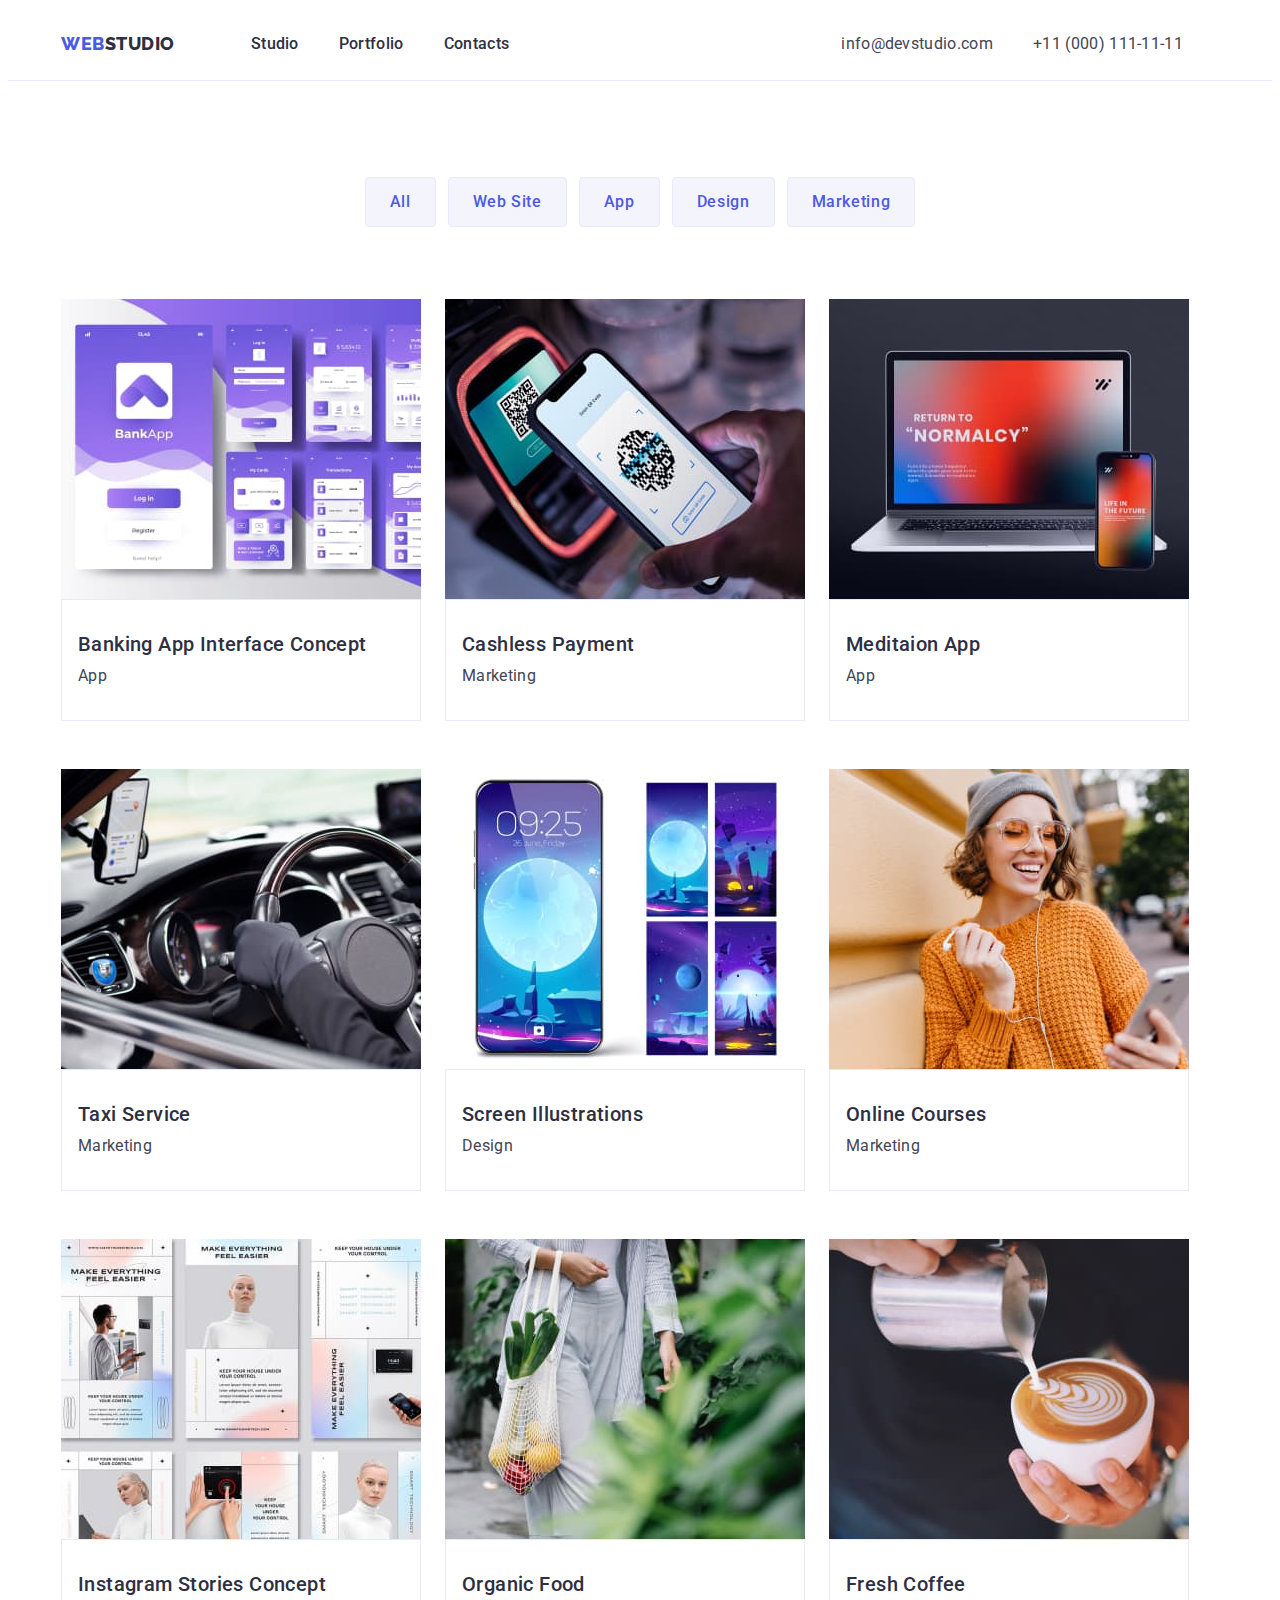
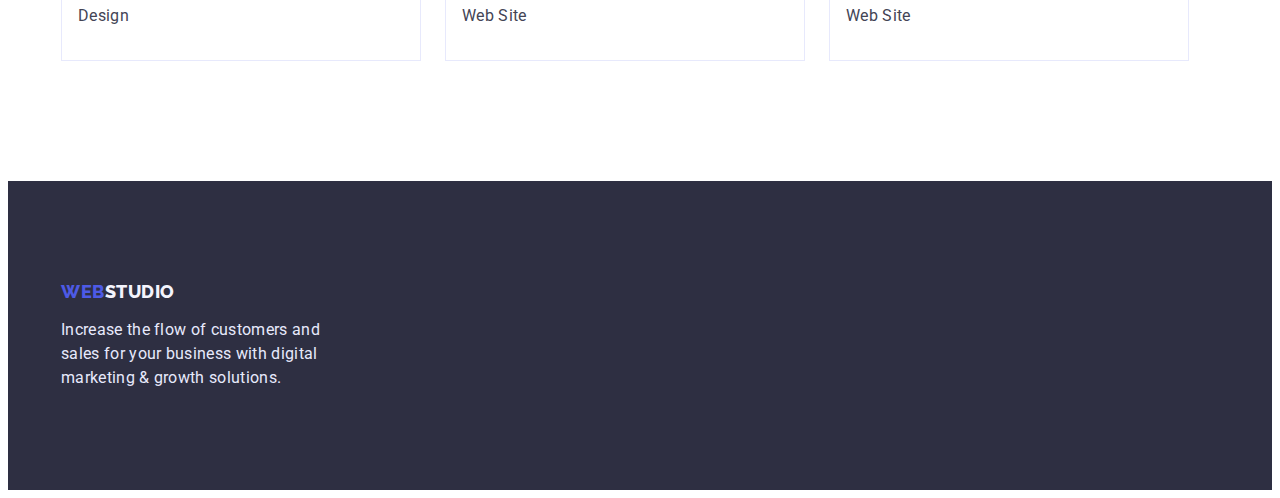
==== portfolio.html @ 3ba8266e "Add clone" ====
<!DOCTYPE html>
<html lang="en">
  <head>
    <meta charset="UTF-8" />
    <meta http-equiv="X-UA-Compatible" content="IE=edge" />
    <meta name="viewport" content="width=device-width, initial-scale=1.0" />
    <title>Portfolio</title>
    <link
      rel="stylesheet"
      href="https://cdnjs.cloudflare.com/ajax/libs/modern-normalize/1.1.0/modern-normalize.min.css"
      integrity="sha512-wpPYUAdjBVSE4KJnH1VR1HeZfpl1ub8YT/NKx4PuQ5NmX2tKuGu6U/JRp5y+Y8XG2tV+wKQpNHVUX03MfMFn9Q=="
      crossorigin="anonymous"
      referrerpolicy="no-referrer"
    />
    <link rel="preconnect" href="https://fonts.googleapis.com" />
    <link rel="preconnect" href="https://fonts.gstatic.com" crossorigin />
    <link
      href="https://fonts.googleapis.com/css2?family=Raleway:wght@800&family=Roboto:wght@400;500;700;900&display=swap"
      rel="stylesheet"
    />
    <link rel="stylesheet" href="./css/styles.css" />
  </head>
  <body>
    <!-- Header section-->
    <header class="header">
      <div class="container header-container">
        <nav class="header-nav">
          <a href="./index.html" class="header-logo link"
            ><span>Web</span>Studio</a
          >
          <ul class="header-list list">
            <li class="header-item">
              <a href="./index.html" class="header-link link">Studio</a>
            </li>
            <li class="header-item">
              <a href="./portfolio.html" class="header-link link">Portfolio</a>
            </li>
            <li class="header-item">
              <a href="" class="header-link link">Contacts</a>
            </li>
          </ul>
        </nav>

        <address class="address">
          <ul class="address-list list">
            <li class="address-email">
              <a href="mailto:info@devstudio.com" class="address-link link"
                >info@devstudio.com</a
              >
            </li>
            <li class="address-tel">
              <a href="tel:+110001111111" class="address-link link"
                >+11 (000) 111-11-11</a
              >
            </li>
          </ul>
        </address>
      </div>
    </header>
    <!-- Portfolio section-->
    <main class="second-page">
      <section class="portfolio">
        <div class="container">
          <h1 class="portfolio-title visually-hidden">Portfolio</h1>
          <ul class="portfolio-list-btn list">
            <li class="portfolio-item-btn">
              <button type="button" class="portfolio-btn">All</button>
            </li>
            <li class="portfolio-item-btn">
              <button type="button" class="portfolio-btn">Web Site</button>
            </li>
            <li class="portfolio-item-btn">
              <button type="button" class="portfolio-btn">App</button>
            </li>
            <li class="portfolio-item-btn">
              <button type="button" class="portfolio-btn">Design</button>
            </li>
            <li class="portfolio-item-btn">
              <button type="button" class="portfolio-btn">Marketing</button>
            </li>
          </ul>
          <!-- Work examples -->
          <ul class="portfolio-list-examples list">
            <li class="portfolio-item-examples">
              <img
                src="./images/portfolio/banking-app.jpg"
                alt="screenshots of banking app"
                width="360"
              />
              <div class="portfolio-text">
                <h2 class="portfolio-subtitle">
                  Banking App Interface Concept
                </h2>
                <p class="portfolio-desription">App</p>
              </div>
            </li>
            <li class="portfolio-item-examples">
              <img
                src="./images/portfolio/cashless-payment.jpg"
                alt="smartphone is scaning qr-code"
                width="360"
              />
              <div class="portfolio-text">
                <h2 class="portfolio-subtitle">Cashless Payment</h2>
                <p class="portfolio-desription">Marketing</p>
              </div>
            </li>
            <li class="portfolio-item-examples">
              <img
                src="./images/portfolio/meditation-app.jpg"
                alt="laptop and phone with front mockup design"
                width="360"
              />
              <div class="portfolio-text">
                <h2 class="portfolio-subtitle">Meditaion App</h2>
                <p class="portfolio-desription">App</p>
              </div>
            </li>
            <li class="portfolio-item-examples">
              <img
                src="./images/portfolio/taxi-service.jpg"
                alt="taxi driver is waiting client"
                width="360"
              />
              <div class="portfolio-text">
                <h2 class="portfolio-subtitle">Taxi Service</h2>
                <p class="portfolio-desription">Marketing</p>
              </div>
            </li>
            <li class="portfolio-item-examples">
              <img
                src="./images/portfolio/screen-illustrations.jpg"
                alt="app on the phone display"
                width="360"
              />
              <div class="portfolio-text">
                <h2 class="portfolio-subtitle">Screen Illustrations</h2>
                <p class="portfolio-desription">Design</p>
              </div>
            </li>
            <li class="portfolio-item-examples">
              <img
                src="./images/portfolio/online-courses.jpg"
                alt="girl is laughing and holding phone in front of she"
                width="360"
              />
              <div class="portfolio-text">
                <h2 class="portfolio-subtitle">Online Courses</h2>
                <p class="portfolio-desription">Marketing</p>
              </div>
            </li>
            <li>
              <img
                src="./images/portfolio/inst-stories.jpg"
                alt="screenshot instagram stories in new design"
                width="360"
              />
              <div class="portfolio-text">
                <h2 class="portfolio-subtitle">Instagram Stories Concept</h2>
                <p class="portfolio-desription">Design</p>
              </div>
            </li>
            <li>
              <img
                src="./images/portfolio/organic-food.jpg"
                alt="woman is carrying bag with fruits"
                width="360"
              />
              <div class="portfolio-text">
                <h2 class="portfolio-subtitle">Organic Food</h2>
                <p class="portfolio-desription">Web Site</p>
              </div>
            </li>
            <li class="portfolio-item-examples">
              <img
                src="./images/portfolio/fresh-coffee.jpg"
                alt="milk is poured into coffee"
                width="360"
              />
              <div class="portfolio-text">
                <h2 class="portfolio-subtitle">Fresh Coffee</h2>
                <p class="portfolio-desription">Web Site</p>
              </div>
            </li>
          </ul>
        </div>
      </section>
    </main>
    <!-- Footer section-->
    <footer class="footer">
      <div class="container">
        <a href="./index.html" class="footer-logo link"
          ><span>Web</span>Studio</a
        >
        <p class="footer-description">
          Increase the flow of customers and sales for your business with
          digital marketing & growth solutions.
        </p>
      </div>
    </footer>
  </body>
</html>
---- css/styles.css ----
:root {
  --main-brand-color: #4d5ae5;
  --main-active-color: #404bbf;
  --main-title-color: #2e2f42;
  --description-color: #434455;
  --main-background-color: #e7e9fc;
  --secondary-backgrounds-color: #2e2f42;
  --third-backgrounds-color: #f4f4fd;
  --adress-color: #434455;
  --navigation-link-color: #2e2f42;
  --footer-logo-color: #f4f4fd;
  --accent-color: #e7e9fc;
}
h1,
h2,
h3,
h4,
h5,
p {
  margin: 0;
}
ul {
  margin: 0;
  padding: 0;
}

img {
  display: block;
  max-width: 100%;
  height: auto;
}
body {
  font-family: 'Roboto', sans-serif;
  color: var(--main-title-color);
}
.list {
  list-style: none;
}
.link {
  text-decoration: none;
  font-style: normal;
}
.visually-hidden {
  position: absolute;
  width: 1px;
  height: 1px;
  margin: -1px;
  border: 0;
  padding: 0;
  white-space: nowrap;
  clip-path: inset(100%);
  clip: rect(0 0 0 0);
  overflow: hidden;
}

.container {
  max-width: 1158px;
  padding: 0 15px;
  margin: 0 auto;
}
.header {
  border-bottom: 1px solid var(--main-background-color);
}
.header-container {
  display: flex;
  align-items: center;
}
.header-nav {
  display: flex;
  align-items: center;
}
.header-logo {
  font-family: 'Raleway', sans-serif;
  font-weight: 800;
  font-size: 18px;
  line-height: 1.33;
  letter-spacing: 0.03em;
  text-transform: uppercase;
  color: var(--main-title-color);
  padding: 24px 0;
  margin-right: 76px;
}
.header-logo span {
  font-family: 'Raleway', sans-serif;
  font-weight: 800;
  font-size: 18px;
  line-height: 1.33;
  letter-spacing: 0.03em;
  text-transform: uppercase;
  color: var(--main-brand-color);
}

.header-list {
  display: flex;
  gap: 40px;
}

.header-item {
}
.header-link {
  font-weight: 500;
  font-size: 16px;
  line-height: 1.5;
  letter-spacing: 0.02em;
  color: var(--navigation-link-color);
  padding: 24px 0;
}

.header-link:hover,
.header-link:focus {
  font-weight: 500;
  font-size: 16px;
  line-height: 1.5;
  letter-spacing: 0.02em;
  color: var(--main-active-color);
}
.address {
}

.address-list {
  display: flex;
}

.address-email {
  margin-left: 332px;
}

.address-tel {
  margin-left: 40px;
}

.address-link {
  font-size: 16px;
  line-height: 1.5;
  letter-spacing: 0.02em;
  color: var(--adress-color);
}
.address-link:hover,
.address-link:focus {
  font-size: 16px;
  line-height: 1.5;
  letter-spacing: 0.02em;
  color: var(--main-active-color);
}
/* Hero */

.hero {
  background: var(--secondary-backgrounds-color);
  text-align: center;
  padding: 188px 316px;
}

.hero-title {
  font-weight: 700;
  font-size: 56px;
  line-height: 1.07;
  letter-spacing: 0.02em;
  color: #ffffff;
  margin-bottom: 48px;
  width: 496px;
  margin-left: auto;
  margin-right: auto;
}

.hero-btn {
  font-weight: 500;
  font-size: 16px;
  line-height: 1.5;
  letter-spacing: 0.04em;
  color: #ffffff;
  background: var(--main-brand-color);
  box-shadow: 0px 4px 4px rgba(0, 0, 0, 0.15);
  border-radius: 4px;
  padding: 16px 32px;
}
.hero-btn:hover,
.hero-btn:focus {
  font-weight: 500;
  font-size: 16px;
  line-height: 1.5;
  letter-spacing: 0.04em;
  color: #ffffff;
  background: var(--main-active-color);
  cursor: pointer;
}
/* About */
.about {
  padding: 120px 0;
}

.about-title {
  font-weight: 500;
  font-size: 20px;
  line-height: 1.2;
  letter-spacing: 0.02em;
  margin-bottom: 8px;
}

.about-list {
  display: flex;
  gap: 24px;
}

.about-item {
}

.about-description {
  font-size: 16px;
  line-height: 1.5;
  letter-spacing: 0.02em;
  color: var(--description-color);
  width: 264px;
}
/* Service */
.service {
  padding-bottom: 120px;
}

.service-title {
  font-weight: 700;
  font-size: 36px;
  line-height: 1.11;
  letter-spacing: 0.02em;
  text-align: center;
  margin-bottom: 72px;
}

.sevrice-list {
  display: flex;
  gap: 24px;
}

.service-item {
}
/* Team */
.team {
  padding: 120px 0;
  background-color: var(--third-backgrounds-color);
}

.team-title {
  font-weight: 700;
  font-size: 36px;
  line-height: 1.11;
  letter-spacing: 0.02em;
  margin-bottom: 72px;
  text-align: center;
}

.team-list {
  display: flex;
  gap: 24px;
  box-shadow: 0px 1px 6px rgba(46, 47, 66, 0.08),
    0px 1px 1px rgba(46, 47, 66, 0.16), 0px 2px 1px rgba(46, 47, 66, 0.08);
  border-radius: 0px 0px 4px 4px;
}

.team-item {
}
.team-text {
  padding: 32px 0;
  text-align: center;
  background-color: #fff;
}
.team-subtitle {
  font-weight: 500;
  font-size: 20px;
  line-height: 1.2;
  letter-spacing: 0.02em;
  margin-bottom: 8px;
}

.team-description {
  font-size: 16px;
  line-height: 1.5;
  letter-spacing: 0.02em;
  color: var(--description-color);
}
/* Footer */
.footer {
  background: var(--secondary-backgrounds-color);
  padding: 100px 0;
}

.footer-logo {
  display: block;
  font-family: 'Raleway', sans-serif;
  font-weight: 800;
  font-size: 18px;
  line-height: 1.17;
  letter-spacing: 0.03em;
  text-transform: uppercase;
  color: var(--footer-logo-color);
  margin-bottom: 16px;
}

.footer-logo span {
  font-family: 'Raleway', sans-serif;
  font-weight: 800;
  font-size: 18px;
  line-height: 1.17;
  letter-spacing: 0.03em;
  text-transform: uppercase;
  color: var(--main-brand-color);
}
.footer-description {
  font-size: 16px;
  line-height: 1.5;
  letter-spacing: 0.02em;
  color: var(--accent-color);
  width: 264px;
}
/* Portfolio */
.portfolio {
  padding: 96px 0 120px 0;
}

.portfolio-title {
}

.portfolio-list-btn {
  display: flex;
  justify-content: center;
  margin-bottom: 72px;
}

.portfolio-item-btn:not(:last-child) {
  margin-right: 12px;
}

.portfolio-btn {
  background: var(--third-backgrounds-color);
  font-weight: 500;
  font-size: 16px;
  line-height: 1.5;
  letter-spacing: 0.04em;
  color: var(--main-brand-color);
  border: 1px solid var(--accent-color);
  border-radius: 4px;
  font-family: inherit;
  padding: 12px 24px;
}

.portfolio-btn:hover,
.portfolio-btn:focus {
  background: var(--main-active-color);
  font-weight: 500;
  font-size: 16px;
  line-height: 1.5;
  letter-spacing: 0.04em;
  color: #fff;
  font-family: inherit;
  cursor: pointer;
}

/* Work examles */
.portfolio-list-examples {
  display: flex;
  flex-wrap: wrap;
  row-gap: 48px;
  column-gap: 24px;
}

.portfolio-item-examples {
}
.portfolio-text {
  padding: 32px 0 32px 16px;
  border: 1px solid #e7e9fc;
}

.portfolio-subtitle {
  font-weight: 500;
  font-size: 20px;
  line-height: 1.2;
  letter-spacing: 0.02em;
  margin-bottom: 8px;
}

.portfolio-desription {
  font-size: 16px;
  line-height: 1.5;
  letter-spacing: 0.02em;
  color: var(--description-color);
}
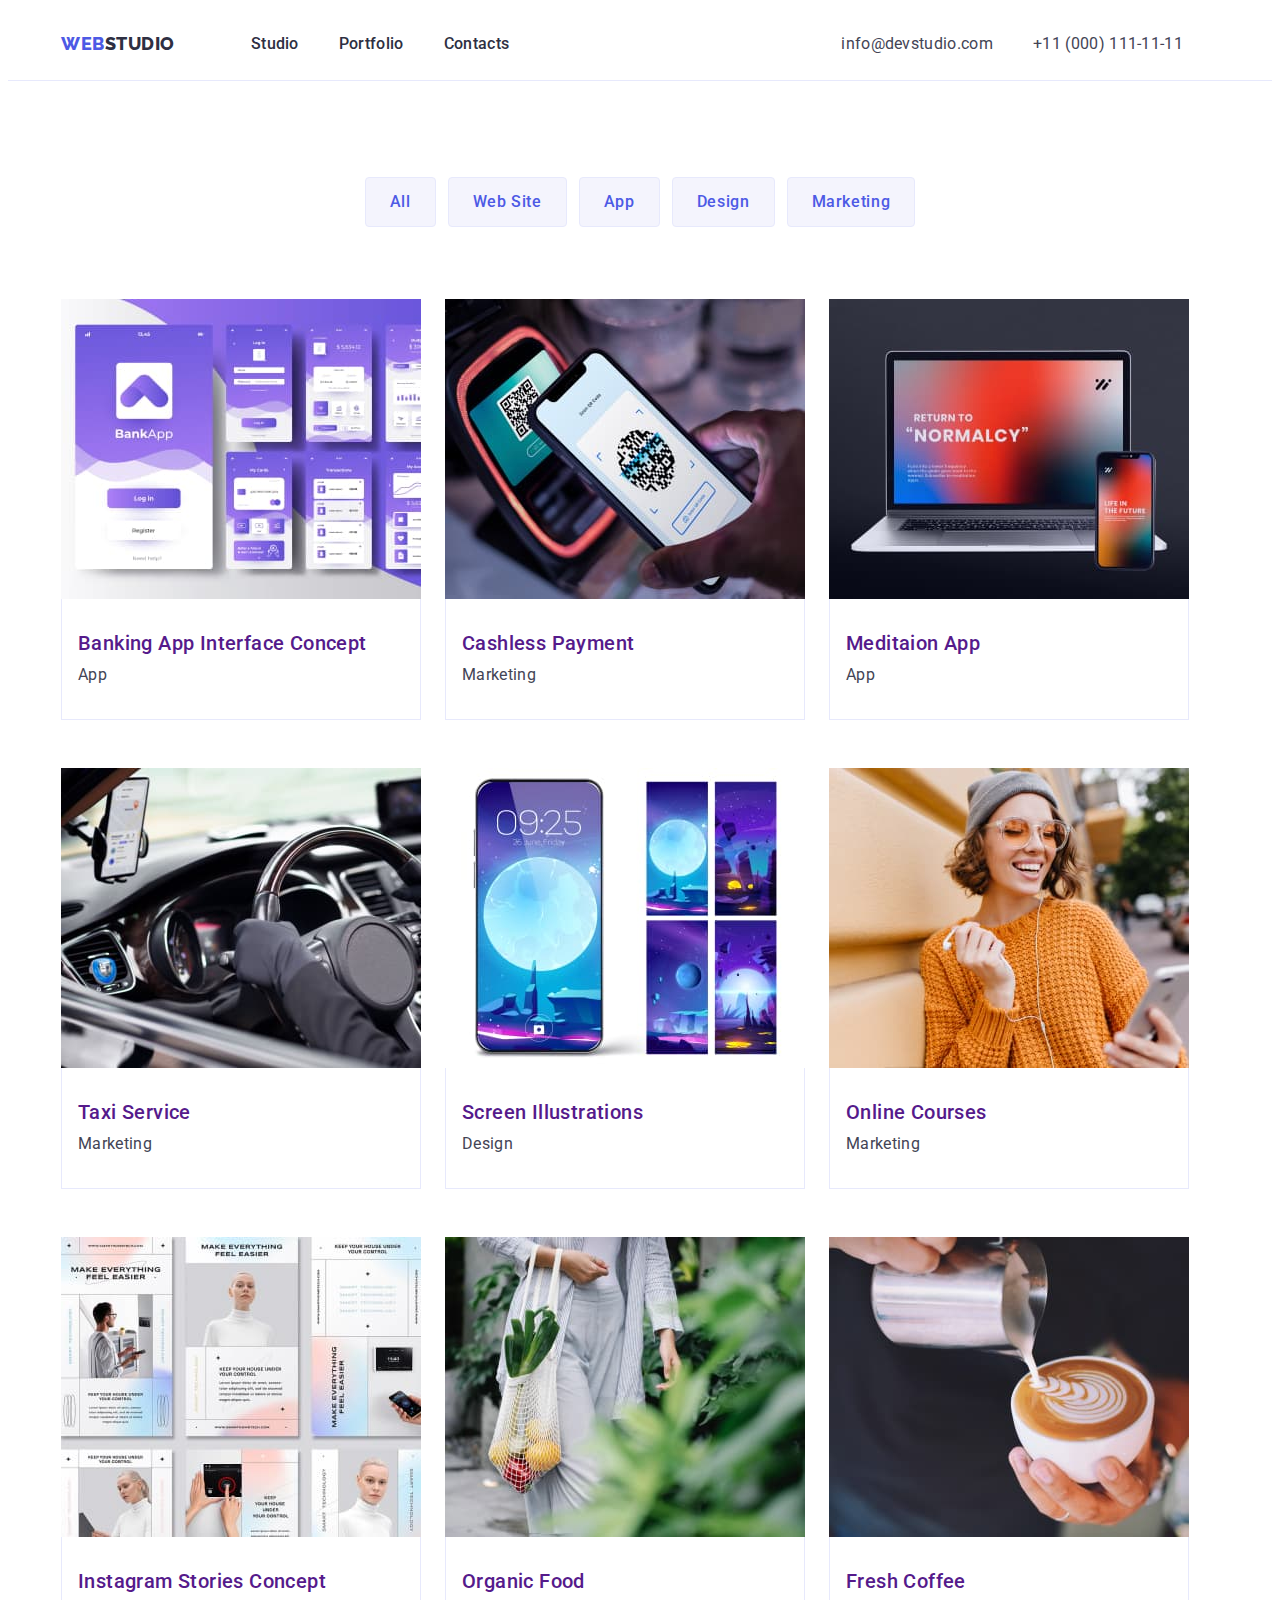
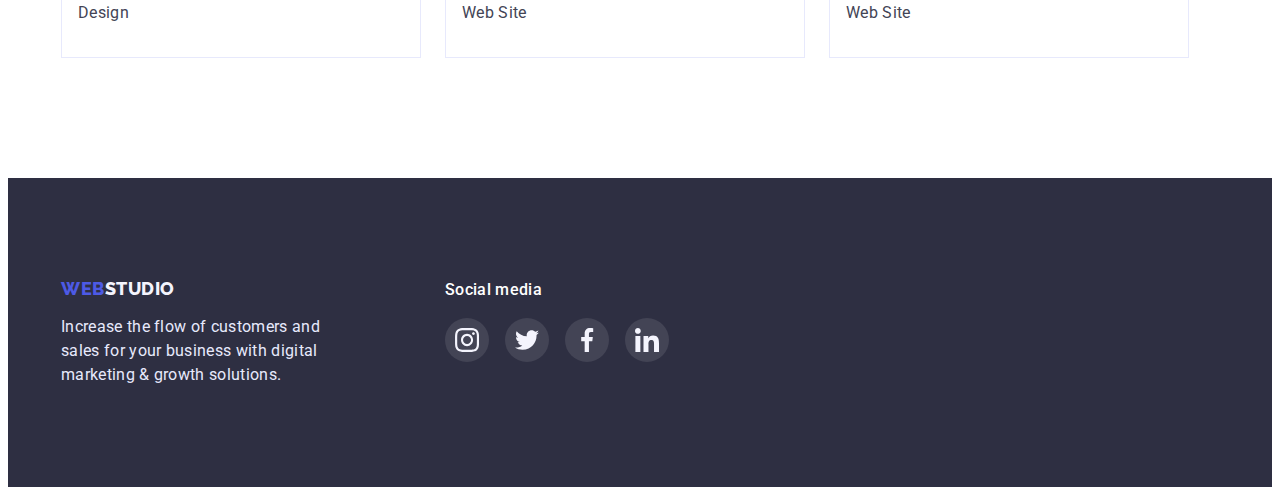
==== commit 1a87ff17: "Add Hw4" ====
--- a/portfolio.html
+++ b/portfolio.html
@@ -82,104 +82,142 @@
           <!-- Work examples -->
           <ul class="portfolio-list-examples list">
             <li class="portfolio-item-examples">
-              <img
-                src="./images/portfolio/banking-app.jpg"
-                alt="screenshots of banking app"
-                width="360"
-              />
-              <div class="portfolio-text">
-                <h2 class="portfolio-subtitle">
-                  Banking App Interface Concept
-                </h2>
-                <p class="portfolio-desription">App</p>
-              </div>
-            </li>
-            <li class="portfolio-item-examples">
-              <img
-                src="./images/portfolio/cashless-payment.jpg"
-                alt="smartphone is scaning qr-code"
-                width="360"
-              />
-              <div class="portfolio-text">
-                <h2 class="portfolio-subtitle">Cashless Payment</h2>
-                <p class="portfolio-desription">Marketing</p>
-              </div>
-            </li>
-            <li class="portfolio-item-examples">
-              <img
-                src="./images/portfolio/meditation-app.jpg"
-                alt="laptop and phone with front mockup design"
-                width="360"
-              />
-              <div class="portfolio-text">
-                <h2 class="portfolio-subtitle">Meditaion App</h2>
-                <p class="portfolio-desription">App</p>
-              </div>
-            </li>
-            <li class="portfolio-item-examples">
-              <img
-                src="./images/portfolio/taxi-service.jpg"
-                alt="taxi driver is waiting client"
-                width="360"
-              />
-              <div class="portfolio-text">
-                <h2 class="portfolio-subtitle">Taxi Service</h2>
-                <p class="portfolio-desription">Marketing</p>
-              </div>
-            </li>
-            <li class="portfolio-item-examples">
-              <img
-                src="./images/portfolio/screen-illustrations.jpg"
-                alt="app on the phone display"
-                width="360"
-              />
-              <div class="portfolio-text">
-                <h2 class="portfolio-subtitle">Screen Illustrations</h2>
-                <p class="portfolio-desription">Design</p>
-              </div>
-            </li>
-            <li class="portfolio-item-examples">
-              <img
-                src="./images/portfolio/online-courses.jpg"
-                alt="girl is laughing and holding phone in front of she"
-                width="360"
-              />
-              <div class="portfolio-text">
-                <h2 class="portfolio-subtitle">Online Courses</h2>
-                <p class="portfolio-desription">Marketing</p>
+              <div class="portfolio-item">
+                <a href="" class="portfolio-link link">
+                  <img
+                    src="./images/portfolio/banking-app.jpg"
+                    alt="screenshots of banking app"
+                    width="360"
+                  />
+                  <div class="portfolio-text">
+                    <h2 class="portfolio-subtitle">
+                      Banking App Interface Concept
+                    </h2>
+                    <p class="portfolio-desription">App</p>
+                  </div>
+                </a>
+              </div>
+            </li>
+            <li class="portfolio-item-examples">
+              <div class="portfolio-item">
+                <a href="" class="portfolio-link link">
+                  <img
+                    src="./images/portfolio/cashless-payment.jpg"
+                    alt="smartphone is scaning qr-code"
+                    width="360"
+                  />
+                  <div class="portfolio-text">
+                    <h2 class="portfolio-subtitle">Cashless Payment</h2>
+                    <p class="portfolio-desription">Marketing</p>
+                  </div>
+                </a>
+              </div>
+            </li>
+            <li class="portfolio-item-examples">
+              <div class="portfolio-item">
+                <a href="" class="portfolio-link link">
+                  <img
+                    src="./images/portfolio/meditation-app.jpg"
+                    alt="laptop and phone with front mockup design"
+                    width="360"
+                  />
+                  <div class="portfolio-text">
+                    <h2 class="portfolio-subtitle">Meditaion App</h2>
+                    <p class="portfolio-desription">App</p>
+                  </div>
+                </a>
+              </div>
+            </li>
+            <li class="portfolio-item-examples">
+              <div class="portfolio-item">
+                <a href="" class="portfolio-link link">
+                  <img
+                    src="./images/portfolio/taxi-service.jpg"
+                    alt="taxi driver is waiting client"
+                    width="360"
+                  />
+                  <div class="portfolio-text">
+                    <h2 class="portfolio-subtitle">Taxi Service</h2>
+                    <p class="portfolio-desription">Marketing</p>
+                  </div>
+                </a>
+              </div>
+            </li>
+            <li class="portfolio-item-examples">
+              <div class="portfolio-item">
+                <a href="" class="portfolio-link link">
+                  <img
+                    src="./images/portfolio/screen-illustrations.jpg"
+                    alt="app on the phone display"
+                    width="360"
+                  />
+                  <div class="portfolio-text">
+                    <h2 class="portfolio-subtitle">Screen Illustrations</h2>
+                    <p class="portfolio-desription">Design</p>
+                  </div>
+                </a>
+              </div>
+            </li>
+            <li class="portfolio-item-examples">
+              <div class="portfolio-item">
+                <a href="" class="portfolio-link link">
+                  <img
+                    src="./images/portfolio/online-courses.jpg"
+                    alt="girl is laughing and holding phone in front of she"
+                    width="360"
+                  />
+                  <div class="portfolio-text">
+                    <h2 class="portfolio-subtitle">Online Courses</h2>
+                    <p class="portfolio-desription">Marketing</p>
+                  </div>
+                </a>
               </div>
             </li>
             <li>
-              <img
-                src="./images/portfolio/inst-stories.jpg"
-                alt="screenshot instagram stories in new design"
-                width="360"
-              />
-              <div class="portfolio-text">
-                <h2 class="portfolio-subtitle">Instagram Stories Concept</h2>
-                <p class="portfolio-desription">Design</p>
+              <div class="portfolio-item">
+                <a href="" class="portfolio-link link">
+                  <img
+                    src="./images/portfolio/inst-stories.jpg"
+                    alt="screenshot instagram stories in new design"
+                    width="360"
+                  />
+                  <div class="portfolio-text">
+                    <h2 class="portfolio-subtitle">
+                      Instagram Stories Concept
+                    </h2>
+                    <p class="portfolio-desription">Design</p>
+                  </div>
+                </a>
               </div>
             </li>
             <li>
-              <img
-                src="./images/portfolio/organic-food.jpg"
-                alt="woman is carrying bag with fruits"
-                width="360"
-              />
-              <div class="portfolio-text">
-                <h2 class="portfolio-subtitle">Organic Food</h2>
-                <p class="portfolio-desription">Web Site</p>
-              </div>
-            </li>
-            <li class="portfolio-item-examples">
-              <img
-                src="./images/portfolio/fresh-coffee.jpg"
-                alt="milk is poured into coffee"
-                width="360"
-              />
-              <div class="portfolio-text">
-                <h2 class="portfolio-subtitle">Fresh Coffee</h2>
-                <p class="portfolio-desription">Web Site</p>
+              <div class="portfolio-item">
+                <a href="" class="portfolio-link link">
+                  <img
+                    src="./images/portfolio/organic-food.jpg"
+                    alt="woman is carrying bag with fruits"
+                    width="360"
+                  />
+                  <div class="portfolio-text">
+                    <h2 class="portfolio-subtitle">Organic Food</h2>
+                    <p class="portfolio-desription">Web Site</p>
+                  </div>
+                </a>
+              </div>
+            </li>
+            <li class="portfolio-item-examples">
+              <div class="portfolio-item">
+                <a href="" class="portfolio-link link">
+                  <img
+                    src="./images/portfolio/fresh-coffee.jpg"
+                    alt="milk is poured into coffee"
+                    width="360"
+                  />
+                  <div class="portfolio-text">
+                    <h2 class="portfolio-subtitle">Fresh Coffee</h2>
+                    <p class="portfolio-desription">Web Site</p>
+                  </div>
+                </a>
               </div>
             </li>
           </ul>
@@ -188,14 +226,51 @@
     </main>
     <!-- Footer section-->
     <footer class="footer">
-      <div class="container">
-        <a href="./index.html" class="footer-logo link"
-          ><span>Web</span>Studio</a
-        >
-        <p class="footer-description">
-          Increase the flow of customers and sales for your business with
-          digital marketing & growth solutions.
-        </p>
+      <div class="container footer-container">
+        <div class="footer-about">
+          <a href="./index.html" class="footer-logo link"
+            ><span>Web</span>Studio</a
+          >
+          <p class="footer-description">
+            Increase the flow of customers and sales for your business with
+            digital marketing & growth solutions.
+          </p>
+        </div>
+        <div class="footer-social-media">
+          <h3 class="footer-title">Social media</h3>
+          <ul class="footer-list list">
+            <li class="footer-item">
+              <a href="" class="footer-link">
+                <svg class="footer-icon" width="24" height="24">
+                  <use
+                    href="./images/svg/symbol-defs.svg#icon-instagram-2"
+                  ></use>
+                </svg>
+              </a>
+            </li>
+            <li class="footer-item">
+              <a href="" class="footer-link link">
+                <svg class="footer-icon" width="24" height="24">
+                  <use href="./images/svg/symbol-defs.svg#icon-twitter"></use>
+                </svg>
+              </a>
+            </li>
+            <li class="footer-item">
+              <a href="" class="footer-link link">
+                <svg class="footer-icon" width="24" height="24">
+                  <use href="./images/svg/symbol-defs.svg#icon-facebook"></use>
+                </svg>
+              </a>
+            </li>
+            <li class="footer-item">
+              <a href="" class="footer-link link">
+                <svg class="footer-icon" width="24" height="24">
+                  <use href="./images/svg/symbol-defs.svg#icon-linkedin"></use>
+                </svg>
+              </a>
+            </li>
+          </ul>
+        </div>
       </div>
     </footer>
   </body>
--- a/css/styles.css
+++ b/css/styles.css
@@ -10,6 +10,8 @@
   --navigation-link-color: #2e2f42;
   --footer-logo-color: #f4f4fd;
   --accent-color: #e7e9fc;
+  --light-slate-color: #8e8f99;
+  --success-color: #31D0AA;
 }
 h1,
 h2,
@@ -106,6 +108,7 @@
   padding: 24px 0;
 }
 
+
 .header-link:hover,
 .header-link:focus {
   font-weight: 500;
@@ -145,9 +148,16 @@
 /* Hero */
 
 .hero {
-  background: var(--secondary-backgrounds-color);
   text-align: center;
   padding: 188px 316px;
+  background-image: linear-gradient(
+      rgba(46, 47, 66, 0.7),
+      rgba(46, 47, 66, 0.7)
+    ),
+    url('../images/hero/people-office.jpg');
+  background-repeat: no-repeat;
+  background-position: center;
+  background-size: contain;
 }
 
 .hero-title {
@@ -203,6 +213,17 @@
 
 .about-item {
 }
+.about-icon {
+  background-color: var(--third-backgrounds-color);
+  width: 100%;
+  height: 112px;
+  display: inline-flex;
+  justify-content: center;
+  align-items: center;
+}
+.about-icon-item {
+  fill: var(--navigation-link-color);
+}
 
 .about-description {
   font-size: 16px;
@@ -250,12 +271,13 @@
 .team-list {
   display: flex;
   gap: 24px;
+ 
+}
+
+.team-item {
   box-shadow: 0px 1px 6px rgba(46, 47, 66, 0.08),
-    0px 1px 1px rgba(46, 47, 66, 0.16), 0px 2px 1px rgba(46, 47, 66, 0.08);
-  border-radius: 0px 0px 4px 4px;
-}
-
-.team-item {
+      0px 1px 1px rgba(46, 47, 66, 0.16), 0px 2px 1px rgba(46, 47, 66, 0.08);
+    border-radius: 0px 0px 4px 4px;
 }
 .team-text {
   padding: 32px 0;
@@ -275,13 +297,96 @@
   line-height: 1.5;
   letter-spacing: 0.02em;
   color: var(--description-color);
+  margin-bottom: 8px;
+}
+.team-list-icon {
+  display: flex;
+  justify-content: center;
+}
+
+.team-item-icon {
+  width: 40px;
+  height: 40px;
+  background-color: var(--main-brand-color);
+  border-radius: 50%;
+}
+.team-item-icon:not(:last-child) {
+  margin-right: 12px;
+}
+.team-link {
+  display: flex;
+  justify-content: center;
+  align-items: center;
+  width: 100%;
+  height: 100%;
+  color: var(--third-backgrounds-color);
+}
+
+.team-link:hover,
+.team-link:focus {
+  background-color: var(--main-active-color);
+  border-radius: 50%;
+}
+.team-icon {
+  fill: currentColor;
+}
+/* Customer */
+
+.customers {
+  padding: 130px 0 120px;
+}
+
+.customers-title {
+  font-weight: 700;
+  font-size: 36px;
+  line-height: 1.11;
+  text-align: center;
+  letter-spacing: 0.02em;
+  text-transform: capitalize;
+  margin-bottom: 72px;
+}
+
+.customers-list {
+  display: flex;
+  justify-content: center;
+  gap: 24px;
+}
+
+.customers-item {
+  width: 168px;
+  height: 88px;
+  display: flex;
+  justify-content: center;
+  align-items: center;
+}
+
+.customers-link {
+  display: flex;
+  justify-content: center;
+  align-items: center;
+  width: 100%;
+  height: 100%;
+  border: 1px solid var(--light-slate-color);
+  border-radius: 4px;
+  color: var(--light-slate-color);
+}
+.customers-link:hover,
+.customers-link:focus {
+  color: var(--main-active-color);
+  border: 1px solid var(--main-active-color);
+}
+
+.customer-icon {
+  fill: currentColor;
 }
 /* Footer */
 .footer {
   background: var(--secondary-backgrounds-color);
   padding: 100px 0;
 }
-
+.footer-container {
+  display: flex;
+}
 .footer-logo {
   display: block;
   font-family: 'Raleway', sans-serif;
@@ -310,6 +415,56 @@
   color: var(--accent-color);
   width: 264px;
 }
+
+.footer-social-media {
+  margin-left: 120px;
+}
+
+.footer-title {
+  font-weight: 500;
+  font-size: 16px;
+  line-height: 1.5;
+  letter-spacing: 0.02em;
+  color: #ffffff;
+  margin-bottom: 16px;
+}
+
+.footer-list {
+  display: flex;
+  justify-content: center;
+  align-items: center;
+  gap: 16px;
+}
+
+
+.footer-item {
+  display: flex;
+    justify-content: center;
+    align-items: center;
+  width: 44px;
+  height: 44px;
+  border-radius: 50%;
+  background-color: rgba(255, 255, 255, 0.1);
+
+}
+
+.footer-item:hover,
+.footer-item:focus {
+  background-color: var(--success-color);
+}
+.footer-link {
+display: flex;
+justify-content: center;
+align-items: center;
+  color: var(--footer-logo-color);
+  width:100%;
+  height: 100%;
+}
+
+.footer-icon {
+  fill: currentColor;
+}
+
 /* Portfolio */
 .portfolio {
   padding: 96px 0 120px 0;
@@ -351,6 +506,7 @@
   color: #fff;
   font-family: inherit;
   cursor: pointer;
+  box-shadow: 0px 3px 1px rgba(0, 0, 0, 0.1), 0px 2px 1px rgba(0, 0, 0, 0.08), 0px 2px 2px rgba(0, 0, 0, 0.12);
 }
 
 /* Work examles */
@@ -360,13 +516,18 @@
   row-gap: 48px;
   column-gap: 24px;
 }
-
-.portfolio-item-examples {
-}
+.portfolio-item:hover {
+box-shadow: 0px 1px 6px rgba(46, 47, 66, 0.08), 0px 1px 1px rgba(46, 47, 66, 0.16), 0px 2px 1px rgba(46, 47, 66, 0.08);
+}
+.portfolio-link {
+}
+
 .portfolio-text {
   padding: 32px 0 32px 16px;
-  border: 1px solid #e7e9fc;
-}
+  border: 1px solid var(--accent-color);
+  border-top: 0;
+}
+
 
 .portfolio-subtitle {
   font-weight: 500;
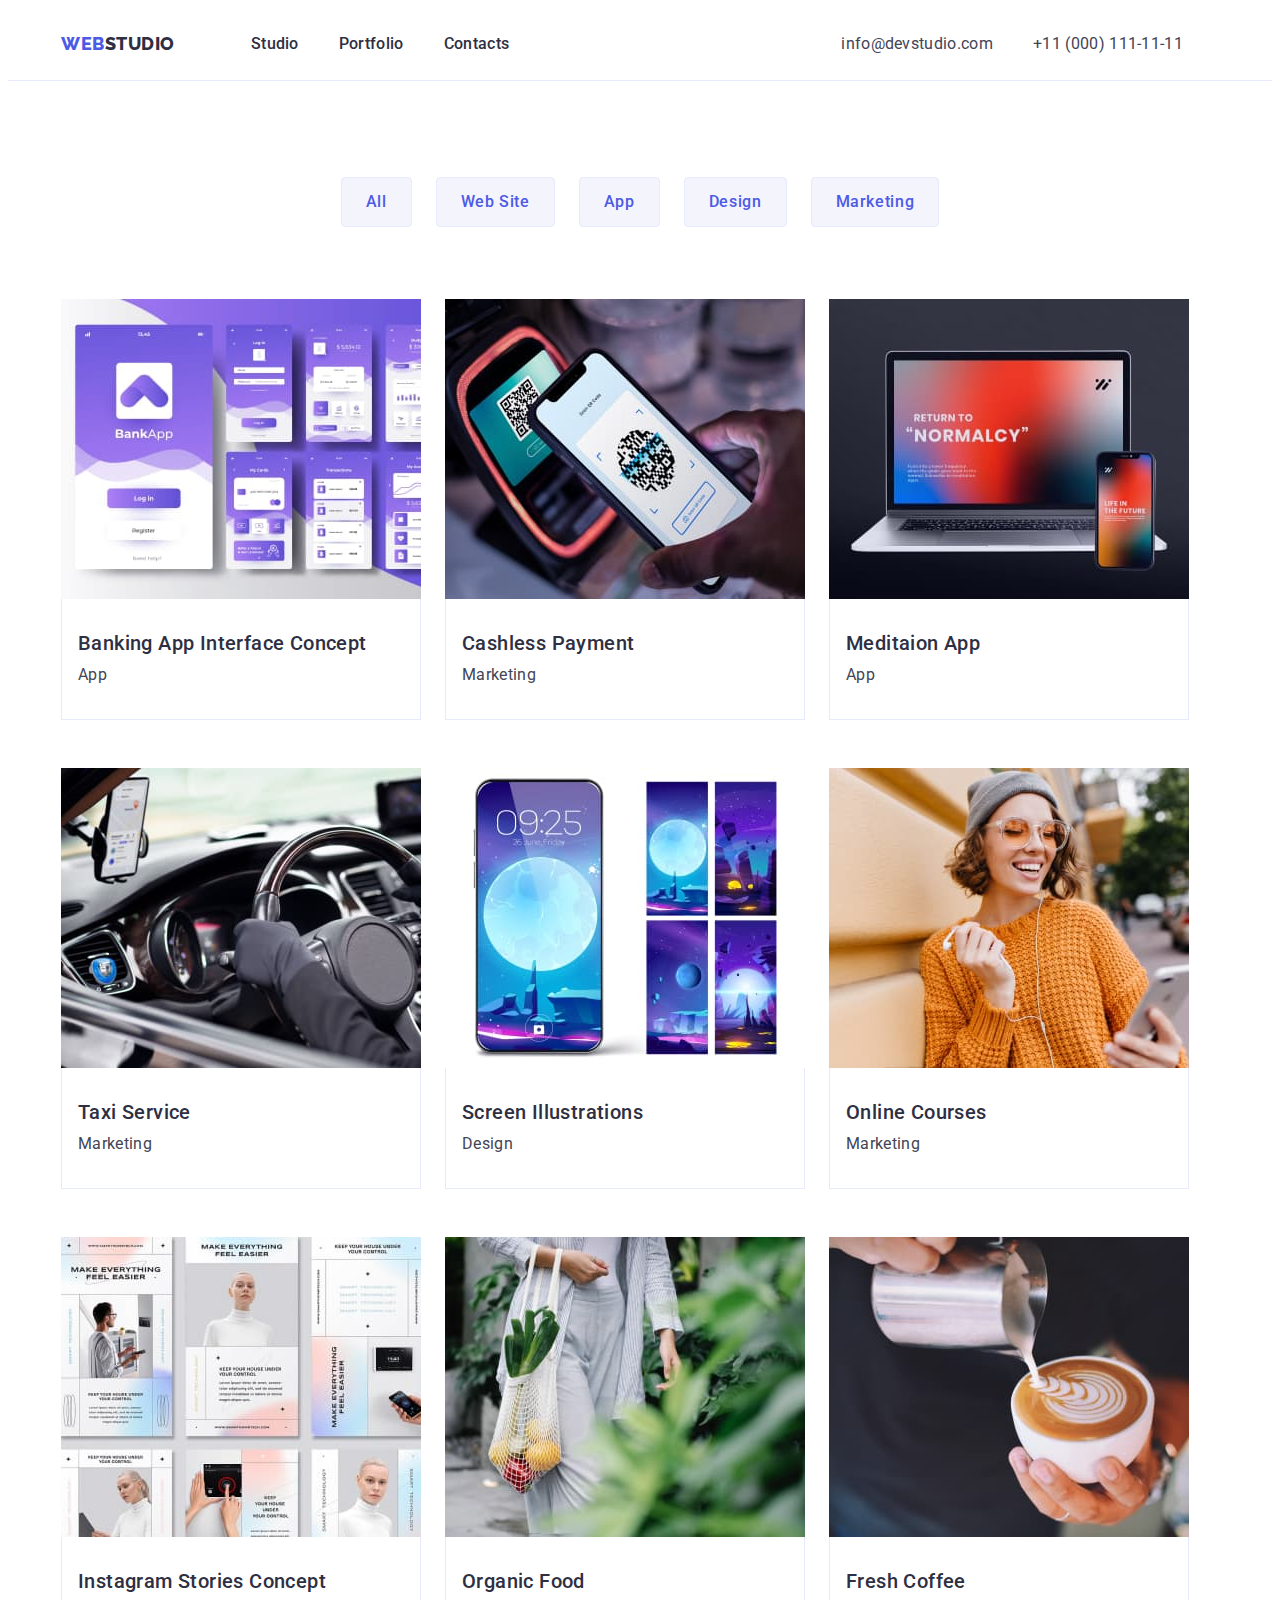
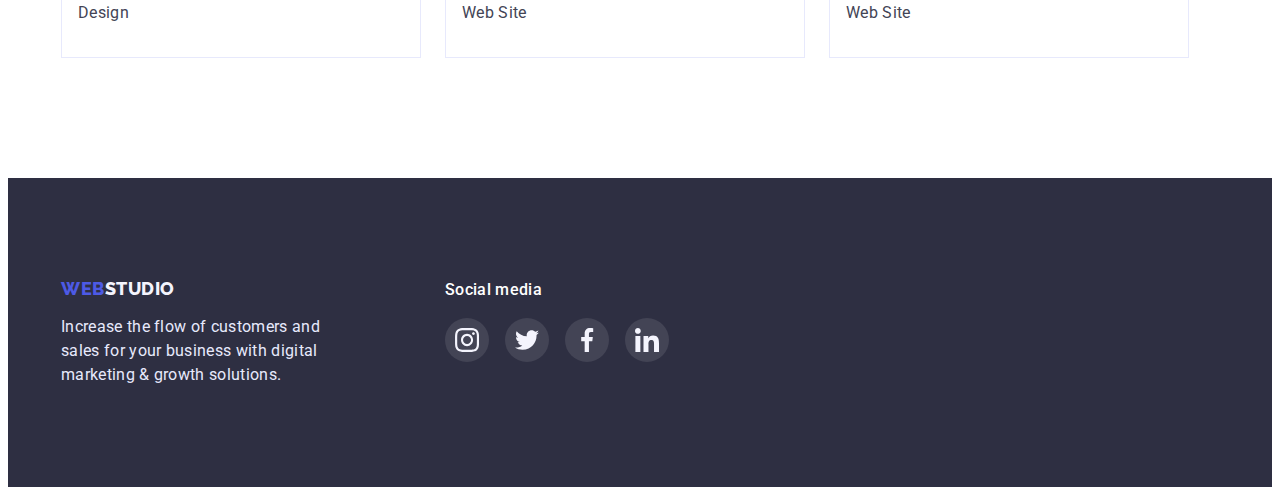
==== commit 08c42583: "Edit editsnto HW4" ====
--- a/portfolio.html
+++ b/portfolio.html
@@ -237,7 +237,7 @@
           </p>
         </div>
         <div class="footer-social-media">
-          <h3 class="footer-title">Social media</h3>
+          <p class="footer-title">Social media</p>
           <ul class="footer-list list">
             <li class="footer-item">
               <a href="" class="footer-link">
--- a/css/styles.css
+++ b/css/styles.css
@@ -158,6 +158,9 @@
   background-repeat: no-repeat;
   background-position: center;
   background-size: contain;
+  width: 1440px;
+  margin-left: auto;
+  margin-right: auto;
 }
 
 .hero-title {
@@ -182,6 +185,7 @@
   box-shadow: 0px 4px 4px rgba(0, 0, 0, 0.15);
   border-radius: 4px;
   padding: 16px 32px;
+  border: none;
 }
 .hero-btn:hover,
 .hero-btn:focus {
@@ -275,14 +279,15 @@
 }
 
 .team-item {
-  box-shadow: 0px 1px 6px rgba(46, 47, 66, 0.08),
-      0px 1px 1px rgba(46, 47, 66, 0.16), 0px 2px 1px rgba(46, 47, 66, 0.08);
-    border-radius: 0px 0px 4px 4px;
+  
 }
 .team-text {
   padding: 32px 0;
   text-align: center;
   background-color: #fff;
+  box-shadow: 0px 1px 6px rgba(46, 47, 66, 0.08),
+      0px 1px 1px rgba(46, 47, 66, 0.16), 0px 2px 1px rgba(46, 47, 66, 0.08);
+      border-radius: 0px 0px 4px 4px;
 }
 .team-subtitle {
   font-weight: 500;
@@ -480,7 +485,7 @@
 }
 
 .portfolio-item-btn:not(:last-child) {
-  margin-right: 12px;
+  margin-right: 24px;
 }
 
 .portfolio-btn {
@@ -535,6 +540,7 @@
   line-height: 1.2;
   letter-spacing: 0.02em;
   margin-bottom: 8px;
+  color: var(--main-title-color);
 }
 
 .portfolio-desription {
